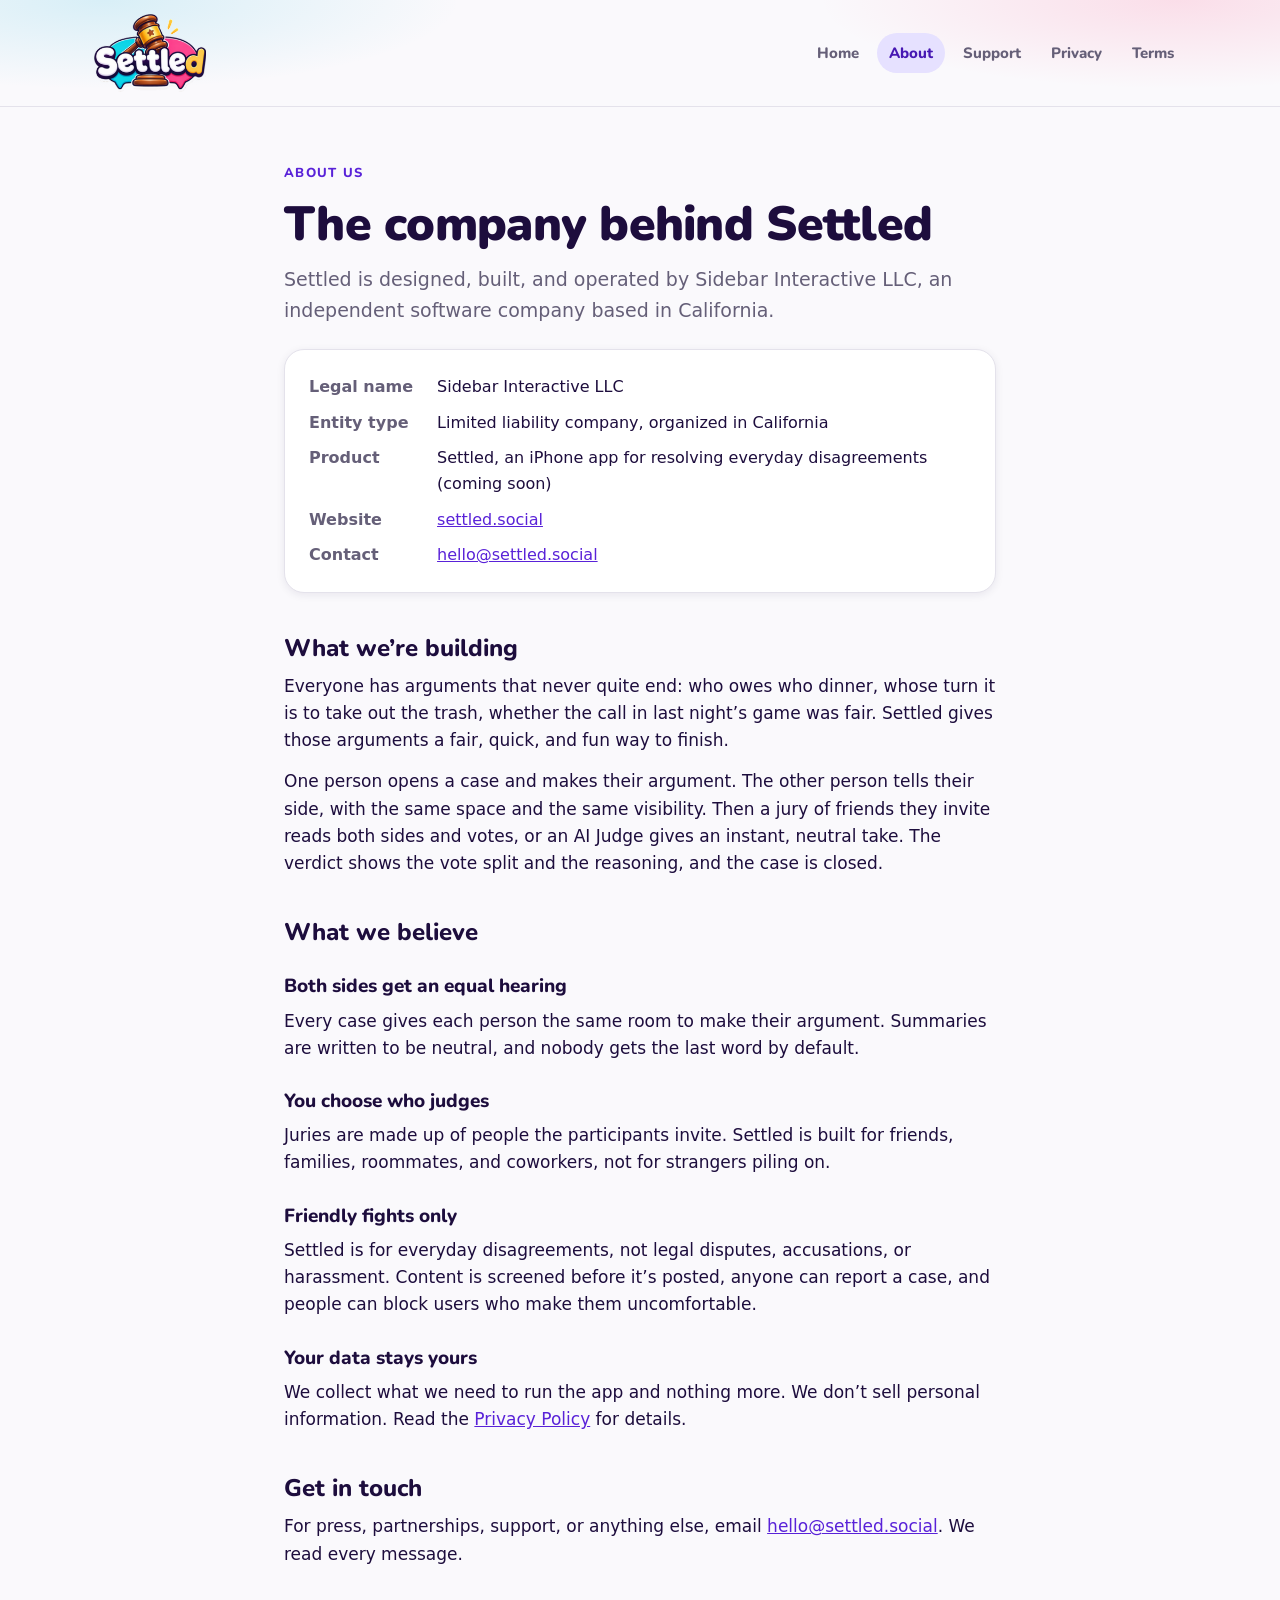
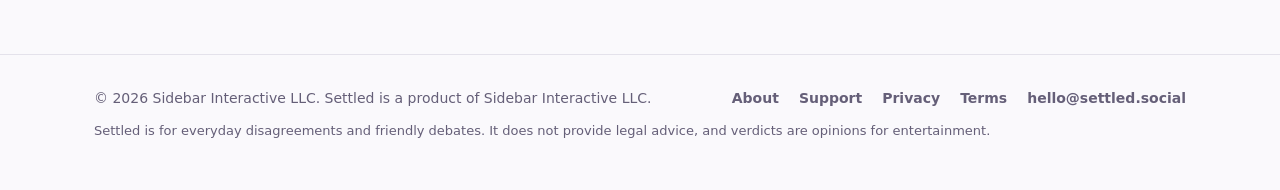
==== about/index.html @ 928a8172 "Add company identity, About, Support, Privacy, and Terms pages Ties settled.social to Sidebar Intera" ====
<!doctype html>
<html lang="en">
<head>
<meta charset="utf-8">
<meta name="viewport" content="width=device-width, initial-scale=1">
<title>About · Settled</title>
<meta name="description" content="Settled is designed, built, and operated by Sidebar Interactive LLC, an independent software company based in California.">
<link rel="canonical" href="https://settled.social/about/">
<meta name="theme-color" content="#5922D8">
<meta property="og:type" content="website">
<meta property="og:url" content="https://settled.social/about/">
<meta property="og:title" content="About · Settled">
<meta property="og:description" content="Settled is designed, built, and operated by Sidebar Interactive LLC, an independent software company based in California.">
<meta property="og:image" content="https://settled.social/assets/og-image.png">
<link rel="icon" type="image/svg+xml" href="/assets/favicon.svg">
<link rel="icon" type="image/png" sizes="32x32" href="/assets/favicon-32.png">
<link rel="apple-touch-icon" href="/assets/apple-touch-icon.png">
<link rel="preconnect" href="https://fonts.googleapis.com">
<link rel="preconnect" href="https://fonts.gstatic.com" crossorigin>
<link href="https://fonts.googleapis.com/css2?family=Nunito:wght@700;800;900&display=swap" rel="stylesheet">
<link rel="stylesheet" href="/assets/site.css">
</head>
<body>
<header class="site-header">
  <div class="wrap">
    <a class="brand" href="/"><img src="/assets/logo.png" width="420" height="292" alt="Settled home"></a>
    <nav class="nav" aria-label="Main">
      <a href="/">Home</a>
      <a href="/about/" aria-current="page">About</a>
      <a href="/support/">Support</a>
      <a href="/privacy/">Privacy</a>
      <a href="/terms/">Terms</a>
    </nav>
  </div>
</header>

<main class="page">
  <p class="eyebrow">About us</p>
  <h1>The company behind Settled</h1>
  <p class="lede">Settled is designed, built, and operated by Sidebar Interactive LLC, an independent software company based in California.</p>

  <div class="card">
    <dl class="facts">
      <dt>Legal name</dt><dd>Sidebar Interactive LLC</dd>
      <dt>Entity type</dt><dd>Limited liability company, organized in California</dd>
      <dt>Product</dt><dd>Settled, an iPhone app for resolving everyday disagreements (coming soon)</dd>
      <dt>Website</dt><dd><a href="https://settled.social">settled.social</a></dd>
      <dt>Contact</dt><dd><a href="mailto:hello@settled.social">hello@settled.social</a></dd>
    </dl>
  </div>

  <h2>What we’re building</h2>
  <p>Everyone has arguments that never quite end: who owes who dinner, whose turn it is to take out the trash, whether the call in last night’s game was fair. Settled gives those arguments a fair, quick, and fun way to finish.</p>
  <p>One person opens a case and makes their argument. The other person tells their side, with the same space and the same visibility. Then a jury of friends they invite reads both sides and votes, or an AI Judge gives an instant, neutral take. The verdict shows the vote split and the reasoning, and the case is closed.</p>

  <h2>What we believe</h2>
  <h3>Both sides get an equal hearing</h3>
  <p>Every case gives each person the same room to make their argument. Summaries are written to be neutral, and nobody gets the last word by default.</p>
  <h3>You choose who judges</h3>
  <p>Juries are made up of people the participants invite. Settled is built for friends, families, roommates, and coworkers, not for strangers piling on.</p>
  <h3>Friendly fights only</h3>
  <p>Settled is for everyday disagreements, not legal disputes, accusations, or harassment. Content is screened before it’s posted, anyone can report a case, and people can block users who make them uncomfortable.</p>
  <h3>Your data stays yours</h3>
  <p>We collect what we need to run the app and nothing more. We don’t sell personal information. Read the <a href="/privacy/">Privacy Policy</a> for details.</p>

  <h2>Get in touch</h2>
  <p>For press, partnerships, support, or anything else, email <a href="mailto:hello@settled.social">hello@settled.social</a>. We read every message.</p>

</main>

<footer class="site-footer">
  <div class="wrap">
    <span>© 2026 Sidebar Interactive LLC. Settled is a product of Sidebar Interactive LLC.</span>
    <nav aria-label="Footer">
      <a href="/about/">About</a>
      <a href="/support/">Support</a>
      <a href="/privacy/">Privacy</a>
      <a href="/terms/">Terms</a>
      <a href="mailto:hello@settled.social">hello@settled.social</a>
    </nav>
    <p class="note">Settled is for everyday disagreements and friendly debates. It does not provide legal advice, and verdicts are opinions for entertainment.</p>
  </div>
</footer>
</body>
</html>
---- assets/site.css ----
/* Shared styles for Settled content pages (About, Support, Privacy, Terms). */
:root{
  --pink-50:#FFF0F4; --pink-600:#E01259; --pink-700:#B60746;
  --violet-50:#F3F1FF; --violet-100:#E6E1FF; --violet-200:#CFC5FF; --violet-300:#B3A2FF;
  --violet-600:#5922D8; --violet-700:#4718B3; --violet-800:#36118A; --violet-900:#250B60;
  --cyan-50:#E9FAFF; --cyan-700:#006B87;
  --gold-100:#FCF2D8; --gold-800:#6B4A00;
  --n-0:#FFFFFF; --n-50:#FAF9FC; --n-100:#F2F1F6; --n-200:#E4E2EB; --n-600:#655F78; --n-900:#1D0D3D;

  --bg:var(--n-50); --surface:var(--n-0); --text:var(--n-900); --muted:var(--n-600);
  --border:var(--n-200); --action:var(--violet-600);

  --r-md:16px; --r-lg:20px; --r-xl:28px; --r-full:999px;
  --e2:0 2px 8px rgba(29,13,61,.08);
  --e3:0 8px 24px rgba(29,13,61,.12);

  --font-display:"SF Pro Rounded", ui-rounded, "Nunito", system-ui, sans-serif;
  --font-body:"SF Pro Text", -apple-system, system-ui, "Segoe UI", Roboto, sans-serif;
}
*{box-sizing:border-box;margin:0;padding:0}
body{background:var(--bg);color:var(--text);font-family:var(--font-body);font-size:17px;line-height:1.6;
  -webkit-font-smoothing:antialiased;overflow-x:hidden}
a{color:var(--action)}
img{max-width:100%;display:block}
.wrap{max-width:1140px;margin:0 auto;padding:0 24px}

/* Header */
.site-header{background:
  radial-gradient(40% 120% at 8% 0%, rgba(39,186,221,.16), transparent 70%),
  radial-gradient(40% 120% at 92% 0%, rgba(253,57,117,.14), transparent 70%);
  border-bottom:1px solid var(--border)}
.site-header .wrap{display:flex;align-items:center;justify-content:space-between;gap:16px;padding-top:14px;padding-bottom:14px}
.brand img{width:112px;height:auto}
.nav{display:flex;flex-wrap:wrap;gap:4px 6px}
.nav a{font-family:var(--font-display);font-weight:800;font-size:15px;color:var(--n-600);text-decoration:none;
  padding:8px 12px;border-radius:var(--r-full)}
.nav a:hover{color:var(--action);background:var(--violet-50)}
.nav a[aria-current="page"]{color:var(--violet-700);background:var(--violet-100)}

/* Page */
.page{max-width:760px;margin:0 auto;padding:56px 24px 72px}
.eyebrow{font-family:var(--font-display);font-weight:800;font-size:13px;letter-spacing:.1em;text-transform:uppercase;
  color:var(--violet-600);margin-bottom:10px}
.page h1{font-family:var(--font-display);font-weight:900;font-size:clamp(34px,5vw,48px);line-height:1.1;letter-spacing:-.015em;margin-bottom:14px}
.lede{font-size:19px;color:var(--muted);margin-bottom:32px}
.updated{font-size:14px;color:var(--muted);margin-bottom:32px}
.page h2{font-family:var(--font-display);font-weight:800;font-size:24px;line-height:1.25;margin:40px 0 10px}
.page h3{font-family:var(--font-display);font-weight:800;font-size:19px;margin:24px 0 6px}
.page p{margin-bottom:14px}
.page ul{margin:0 0 16px 22px}
.page li{margin-bottom:6px}
.page strong{font-weight:650}

.card{background:var(--surface);border:1px solid var(--border);border-radius:var(--r-lg);padding:24px;box-shadow:var(--e2);margin:24px 0}
.facts{display:grid;grid-template-columns:max-content 1fr;gap:10px 24px;font-size:16px}
.facts dt{font-weight:650;color:var(--muted)}
.facts dd{margin:0}
.callout{background:var(--violet-50);border:1px solid var(--violet-100);border-radius:var(--r-md);padding:18px 20px;margin:24px 0;font-size:16px}
.btn{display:inline-block;font-family:var(--font-display);font-weight:800;font-size:16px;text-decoration:none;
  border-radius:var(--r-full);padding:13px 22px;background:var(--action);color:#fff;box-shadow:0 12px 32px rgba(89,34,216,.24)}
.btn:hover{background:var(--violet-700)}
details{background:var(--surface);border:1px solid var(--border);border-radius:var(--r-md);padding:16px 20px;margin-bottom:10px}
summary{font-family:var(--font-display);font-weight:800;cursor:pointer;font-size:17px}
details[open] summary{margin-bottom:8px}
details p:last-child{margin-bottom:0}

/* Footer */
.site-footer{border-top:1px solid var(--border);padding:32px 0 48px;color:var(--muted);font-size:14px}
.site-footer .wrap{display:flex;flex-wrap:wrap;gap:12px 28px;justify-content:space-between;align-items:center}
.site-footer nav{display:flex;flex-wrap:wrap;gap:6px 20px}
.site-footer a{color:var(--muted);text-decoration:none;font-weight:600}
.site-footer a:hover{color:var(--action)}
.site-footer .note{flex-basis:100%;font-size:13px}

@media (max-width:640px){
  .wrap{padding:0 16px}
  .site-header .wrap{flex-direction:column;align-items:center}
  .nav{justify-content:center}
  .page{padding:40px 16px 56px}
  .facts{grid-template-columns:1fr;gap:2px}
  .facts dd{margin-bottom:10px}
}
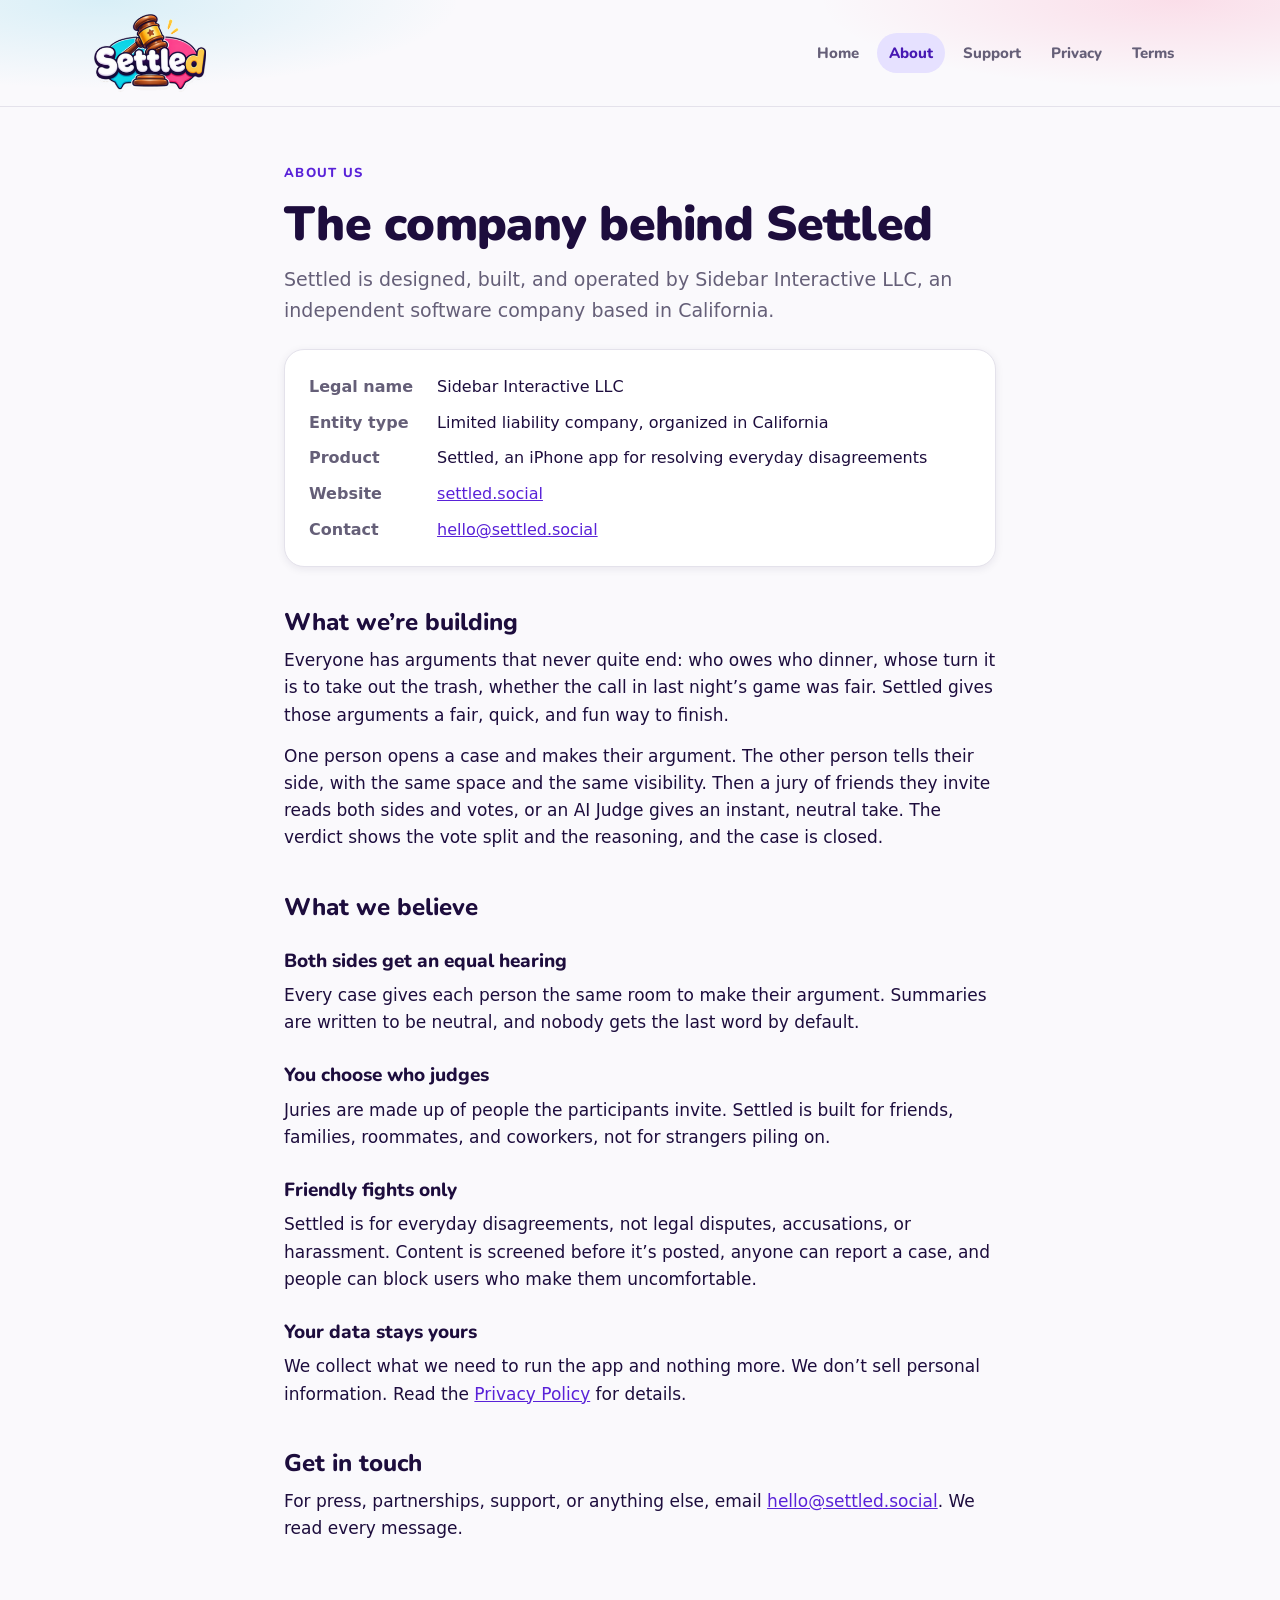
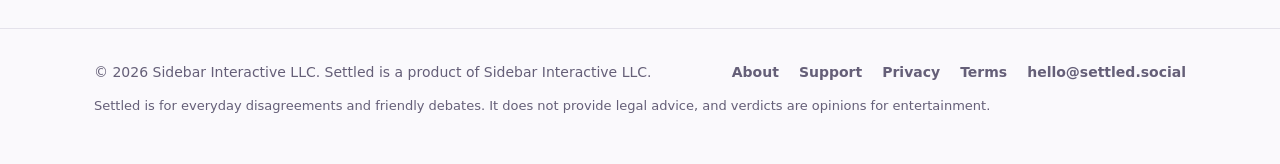
==== commit e9996d1d: "Remove coming-soon and waitlist wording Apple reviewers flag placeholder 'coming soon' sites. Presen" ====
--- a/about/index.html
+++ b/about/index.html
@@ -43,7 +43,7 @@
     <dl class="facts">
       <dt>Legal name</dt><dd>Sidebar Interactive LLC</dd>
       <dt>Entity type</dt><dd>Limited liability company, organized in California</dd>
-      <dt>Product</dt><dd>Settled, an iPhone app for resolving everyday disagreements (coming soon)</dd>
+      <dt>Product</dt><dd>Settled, an iPhone app for resolving everyday disagreements</dd>
       <dt>Website</dt><dd><a href="https://settled.social">settled.social</a></dd>
       <dt>Contact</dt><dd><a href="mailto:hello@settled.social">hello@settled.social</a></dd>
     </dl>
